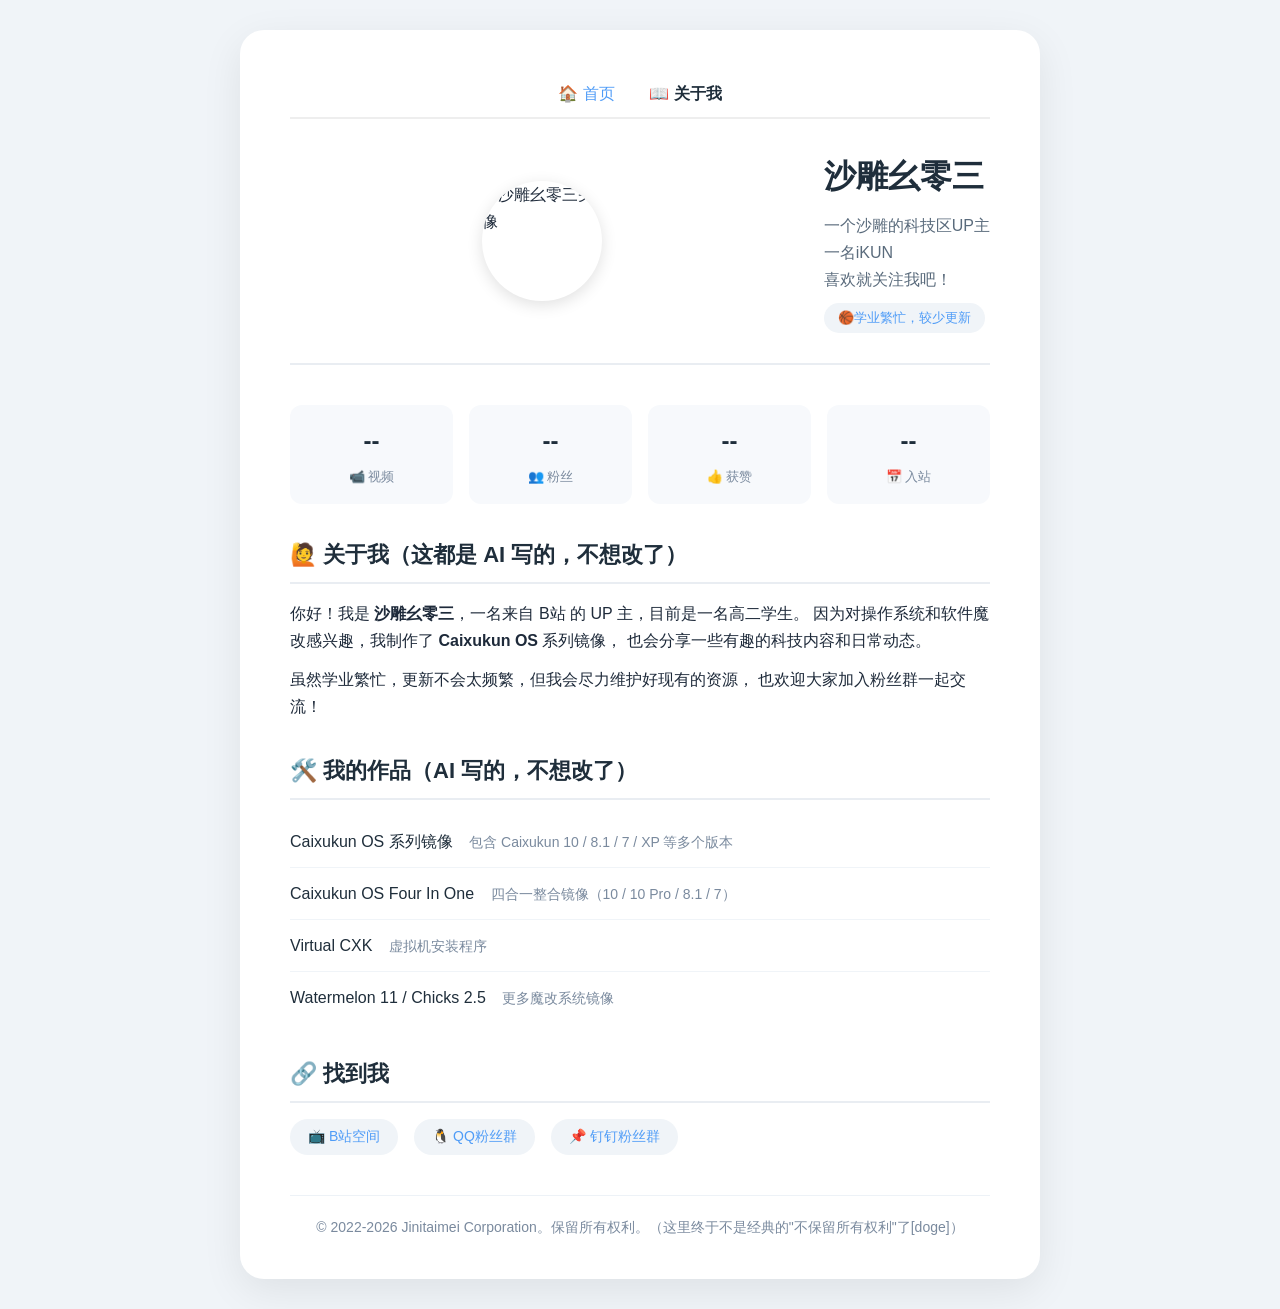
==== indexAI.html @ 37cc8063 "Add files via upload" ====
<!DOCTYPE html>
<html lang="zh-CN">
<head>
    <meta charset="UTF-8">
    <meta name="viewport" content="width=device-width, initial-scale=1.0">
    <title>沙雕幺零三的网站</title>
    <!-- 引用网站全局样式 -->
    <link rel="stylesheet" href="/style.css">
    <style>
        /* 关于页面专属样式（不影响其他页面） */
        .profile-header {
            display: flex;
            align-items: center;
            gap: 30px;
            margin: 30px 0 40px;
            padding-bottom: 30px;
            border-bottom: 2px solid #e9edf2;
            flex-wrap: wrap;
        }
        .avatar {
            width: 120px;
            height: 120px;
            border-radius: 50%;
            object-fit: cover;
            box-shadow: 0 4px 16px rgba(0, 0, 0, 0.12);
            flex-shrink: 0;
        }
        .profile-info h1 {
            margin: 0 0 8px 0;
            border-left: none;
            padding-left: 0;
            font-size: 32px;
        }
        .profile-info .bio {
            font-size: 16px;
            color: #5a6b7c;
            margin: 0;
        }
        .profile-info .badge {
            display: inline-block;
            background: #f0f4f8;
            padding: 4px 14px;
            border-radius: 20px;
            font-size: 13px;
            color: #4f9cf7;
            margin-top: 10px;
        }
        .section-title {
            font-size: 22px;
            font-weight: 600;
            color: #1f2e3b;
            margin: 32px 0 16px 0;
            padding-bottom: 8px;
            border-bottom: 2px solid #e9edf2;
        }
        .stats-grid {
            display: grid;
            grid-template-columns: repeat(auto-fit, minmax(120px, 1fr));
            gap: 16px;
            margin: 16px 0 24px;
        }
        .stats-grid .stat-item {
            background: #f7f9fc;
            padding: 16px;
            border-radius: 12px;
            text-align: center;
        }
        .stats-grid .stat-item .number {
            font-size: 24px;
            font-weight: 700;
            color: #1f2e3b;
        }
        .stats-grid .stat-item .label {
            font-size: 13px;
            color: #7a8a9e;
            margin-top: 4px;
        }
        .works-list {
            list-style: none;
            padding: 0;
        }
        .works-list li {
            padding: 12px 0;
            border-bottom: 1px solid #f0f4f8;
        }
        .works-list li:last-child {
            border-bottom: none;
        }
        .works-list .work-title {
            font-weight: 500;
            color: #1f2e3b;
        }
        .works-list .work-desc {
            font-size: 14px;
            color: #7a8a9e;
            margin-left: 12px;
        }
        .social-links {
            display: flex;
            gap: 16px;
            flex-wrap: wrap;
            margin: 8px 0 16px;
        }
        .social-links a {
            display: inline-block;
            padding: 6px 18px;
            background: #f0f4f8;
            border-radius: 20px;
            font-size: 14px;
            transition: 0.2s;
        }
        .social-links a:hover {
            background: #4f9cf7;
            color: #fff;
            text-decoration: none;
        }
        @media (max-width: 600px) {
            .profile-header {
                flex-direction: column;
                text-align: center;
            }
            .profile-info h1 {
                font-size: 26px;
            }
        }
    </style>
</head>
<body>
    <div class="container">
        <!-- ========== 导航栏（与首页保持一致） ========== -->
        <div style="text-align: center; margin-bottom: 30px; padding: 10px 0; border-bottom: 2px solid #eee;">
            <a href="/index.html" style="margin: 0 15px;">🏠 首页</a>
            <a href="/about.html" style="margin: 0 15px; font-weight: 600; color: #1f2e3b;">📖 关于我</a>
            <!-- 如果有其他页面，在这里继续添加 -->
            <!-- <a href="/pages/contact.html" style="margin: 0 15px;">📧 联系</a> -->
        </div>

        <!-- ========== 个人资料头部 ========== -->
        <div class="profile-header">
            <img class="avatar" src="https://i0.hdslb.com/bfs/face/4faa788ec1affdf6b27f98feb219b308864afe7b.jpg" alt="沙雕幺零三头像" referrerpolicy="no-referrer">
            <div class="profile-info">
                <h1>沙雕幺零三</h1>
                <p class="bio">一个沙雕的科技区UP主<br>一名iKUN<br>喜欢就关注我吧！</p>
                <span class="badge">🏀学业繁忙，较少更新</span>
            </div>
        </div>

        <!-- ========== 数据统计 ========== -->
        <div class="stats-grid">
            <div class="stat-item">
                <div class="number">--</div>
                <div class="label">📹 视频</div>
            </div>
            <div class="stat-item">
                <div class="number">--</div>
                <div class="label">👥 粉丝</div>
            </div>
            <div class="stat-item">
                <div class="number">--</div>
                <div class="label">👍 获赞</div>
            </div>
            <div class="stat-item">
                <div class="number">--</div>
                <div class="label">📅 入站</div>
            </div>
        </div>

        <!-- ========== 个人简介 ========== -->
        <h2 class="section-title">🙋 关于我（这都是 AI 写的，不想改了）</h2>
        <p>
            你好！我是 <strong>沙雕幺零三</strong>，一名来自 B站 的 UP 主，目前是一名高二学生。
            因为对操作系统和软件魔改感兴趣，我制作了 <strong>Caixukun OS</strong> 系列镜像，
            也会分享一些有趣的科技内容和日常动态。
        </p>
        <p>
            虽然学业繁忙，更新不会太频繁，但我会尽力维护好现有的资源，
            也欢迎大家加入粉丝群一起交流！
        </p>

        <!-- ========== 我的作品 ========== -->
        <h2 class="section-title">🛠️ 我的作品（AI 写的，不想改了）</h2>
        <ul class="works-list">
            <li>
                <span class="work-title">Caixukun OS 系列镜像</span>
                <span class="work-desc">包含 Caixukun 10 / 8.1 / 7 / XP 等多个版本</span>
            </li>
            <li>
                <span class="work-title">Caixukun OS Four In One</span>
                <span class="work-desc">四合一整合镜像（10 / 10 Pro / 8.1 / 7）</span>
            </li>
            <li>
                <span class="work-title">Virtual CXK</span>
                <span class="work-desc">虚拟机安装程序</span>
            </li>
            <li>
                <span class="work-title">Watermelon 11 / Chicks 2.5</span>
                <span class="work-desc">更多魔改系统镜像</span>
            </li>
        </ul>

        <!-- ========== 社交媒体 ========== -->
        <h2 class="section-title">🔗 找到我</h2>
        <div class="social-links">
            <a href="https://space.bilibili.com/1014355041" target="_blank">📺 B站空间</a>
            <a href="https://qm.qq.com/q/vZ0JNza62I" target="_blank">🐧 QQ粉丝群</a>
            <a href="https://qr.dingtalk.com/action/joingroup?code=v1,k1,5aUd8gOsJ51yhW8AP8UTVbr7UUt4D2uKcAJu06BU9zBuRVJIwrSsXmL8oFqU5ajJ&_dt_no_comment=1&origin=11" target="_blank">📌 钉钉粉丝群</a>
        </div>

        <!-- ========== 页脚 ========== -->
        <div class="footer" style="font-size: 14px; color: #7a8a9e;">
            © 2022-2026 Jinitaimei Corporation。保留所有权利。（这里终于不是经典的"不保留所有权利"了[doge]）
        </div>
    </div>
</body>
</html>
---- style.css ----
/* 全局样式 */
* {
    margin: 0;
    padding: 0;
    box-sizing: border-box;
}

body {
    font-family: -apple-system, "PingFang SC", "Microsoft YaHei", "Helvetica Neue", sans-serif;
    background-color: #f0f4f8;
    color: #1e2a3a;
    padding: 30px 20px;
    line-height: 1.7;
}

/* 内容卡片容器 */
.container {
    max-width: 800px;
    margin: 0 auto;
    background-color: #ffffff;
    padding: 40px 50px;
    border-radius: 24px;
    box-shadow: 0 12px 40px rgba(0, 0, 0, 0.08);
    transition: all 0.2s;
}

/* 标题样式 */
h1 {
    font-size: 32px;
    color: #1f2e3b;
    border-left: 6px solid #4f9cf7;
    padding-left: 18px;
    margin-bottom: 20px;
}

h1 a {
    color: #4f9cf7;
}

h2 {
    font-size: 24px;
    color: #2c3e50;
    margin-top: 32px;
    margin-bottom: 16px;
    border-bottom: 2px solid #e9edf2;
    padding-bottom: 10px;
}

/* 段落和文本 */
p {
    margin: 12px 0;
    word-break: break-word;
}

/* 超链接 */
a {
    color: #4f9cf7;
    text-decoration: none;
    transition: color 0.2s;
}

a:hover {
    color: #1a73e8;
    text-decoration: underline;
}

/* 图片样式 - 统一圆角、阴影、居中，并解决B站防盗链 */
img {
    display: block;
    margin: 20px auto;
    width: 35%;                /* 你可以调整这个百分比 */
    max-width: 400px;
    border-radius: 16px;
    box-shadow: 0 6px 20px rgba(0, 0, 0, 0.1);
    transition: transform 0.2s;
}

img:hover {
    transform: scale(1.02);    /* 鼠标悬停轻微放大 */
}

/* 图片下方的说明（可选） */
.img-caption {
    text-align: center;
    font-size: 14px;
    color: #7a8a9e;
    margin-top: -10px;
    margin-bottom: 20px;
}

/* 手机适配 */
@media (max-width: 600px) {
    body {
        padding: 15px 10px;
    }
    .container {
        padding: 20px 18px;
    }
    h1 {
        font-size: 24px;
        padding-left: 12px;
    }
    h2 {
        font-size: 20px;
    }
    img {
        width: 70%;
    }
}

/* 页脚样式 */
.footer {
    margin-top: 40px;
    text-align: center;
    font-size: 14px;
    color: #9aa9b9;
    border-top: 1px solid #edf2f7;
    padding-top: 20px;
}
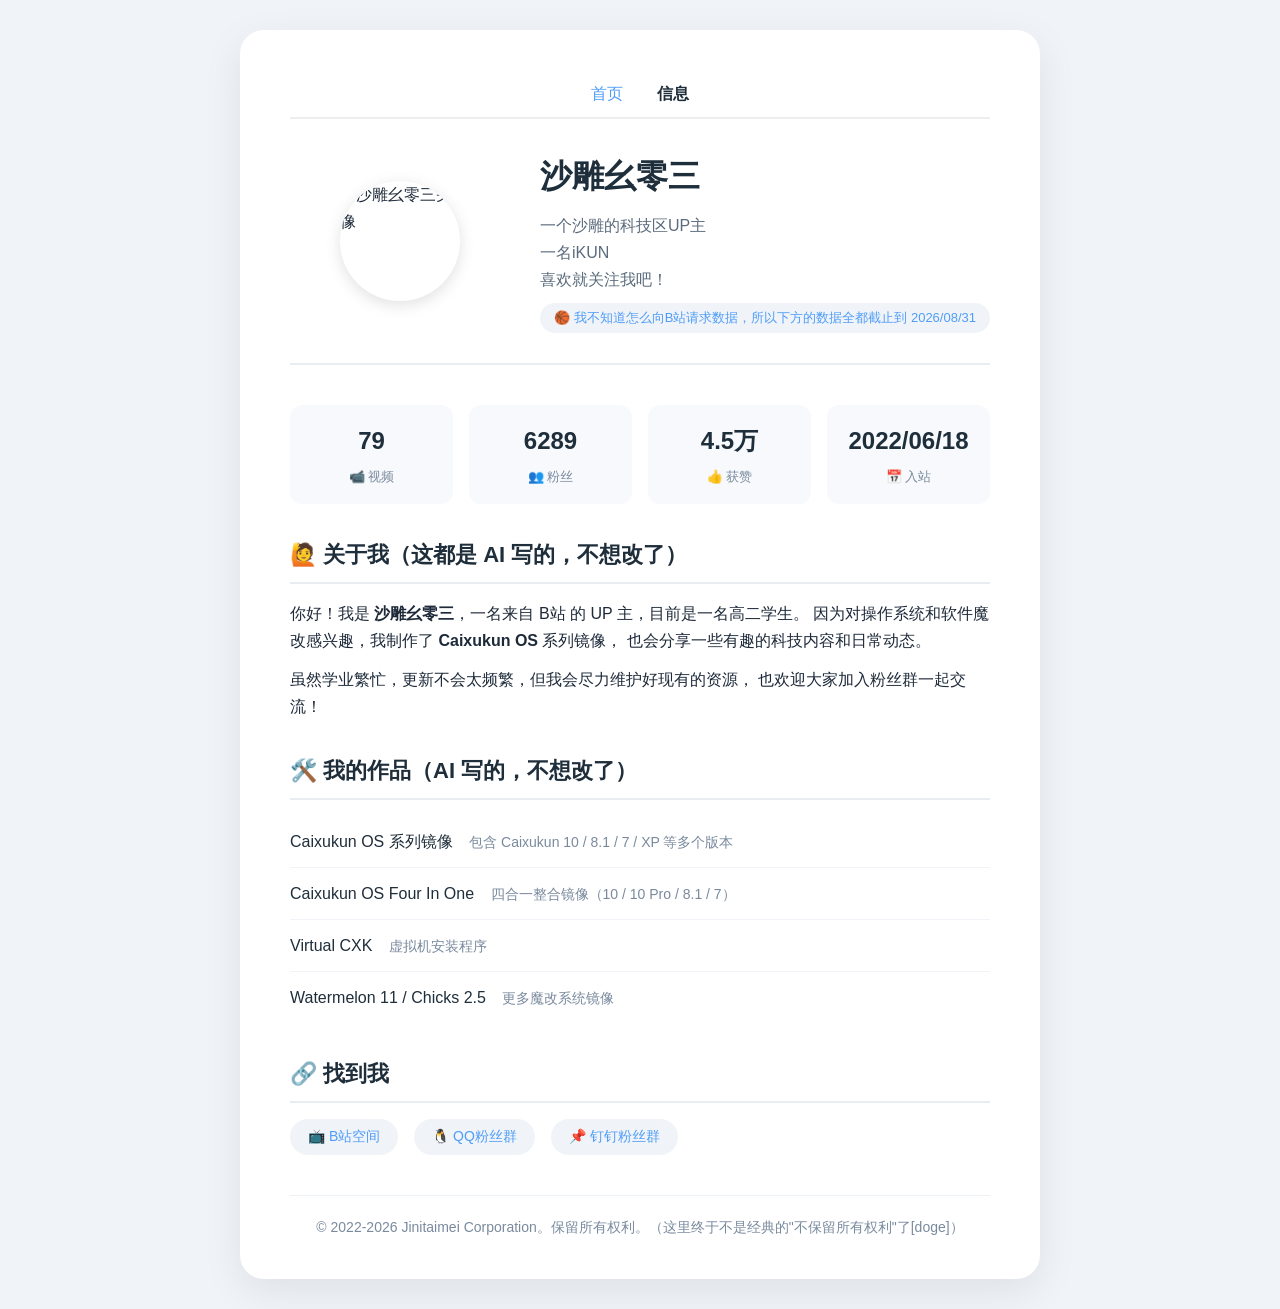
==== commit 76978d8f: "Add files via upload" ====
--- a/indexAI.html
+++ b/indexAI.html
@@ -124,13 +124,17 @@
             }
         }
     </style>
+    <link rel="apple-touch-icon" sizes="180x180" href="/apple-touch-icon.png">
+    <link rel="icon" type="image/png" sizes="32x32" href="/favicon-32x32.png">
+    <link rel="icon" type="image/png" sizes="16x16" href="/favicon-16x16.png">
+    <link rel="manifest" href="/site.webmanifest">
 </head>
 <body>
     <div class="container">
         <!-- ========== 导航栏（与首页保持一致） ========== -->
         <div style="text-align: center; margin-bottom: 30px; padding: 10px 0; border-bottom: 2px solid #eee;">
-            <a href="/index.html" style="margin: 0 15px;">🏠 首页</a>
-            <a href="/about.html" style="margin: 0 15px; font-weight: 600; color: #1f2e3b;">📖 关于我</a>
+            <a href="/index.html" style="margin: 0 15px;">首页</a>
+            <a href="/information.html" style="margin: 0 15px; font-weight: 600; color: #1f2e3b;">信息</a>
             <!-- 如果有其他页面，在这里继续添加 -->
             <!-- <a href="/pages/contact.html" style="margin: 0 15px;">📧 联系</a> -->
         </div>
@@ -141,26 +145,26 @@
             <div class="profile-info">
                 <h1>沙雕幺零三</h1>
                 <p class="bio">一个沙雕的科技区UP主<br>一名iKUN<br>喜欢就关注我吧！</p>
-                <span class="badge">🏀学业繁忙，较少更新</span>
+                <span class="badge">🏀 我不知道怎么向B站请求数据，所以下方的数据全都截止到 2026/08/31</span>
             </div>
         </div>
 
         <!-- ========== 数据统计 ========== -->
         <div class="stats-grid">
             <div class="stat-item">
-                <div class="number">--</div>
+                <div class="number">79</div>
                 <div class="label">📹 视频</div>
             </div>
             <div class="stat-item">
-                <div class="number">--</div>
+                <div class="number">6289</div>
                 <div class="label">👥 粉丝</div>
             </div>
             <div class="stat-item">
-                <div class="number">--</div>
+                <div class="number">4.5万</div>
                 <div class="label">👍 获赞</div>
             </div>
             <div class="stat-item">
-                <div class="number">--</div>
+                <div class="number">2022/06/18</div>
                 <div class="label">📅 入站</div>
             </div>
         </div>
